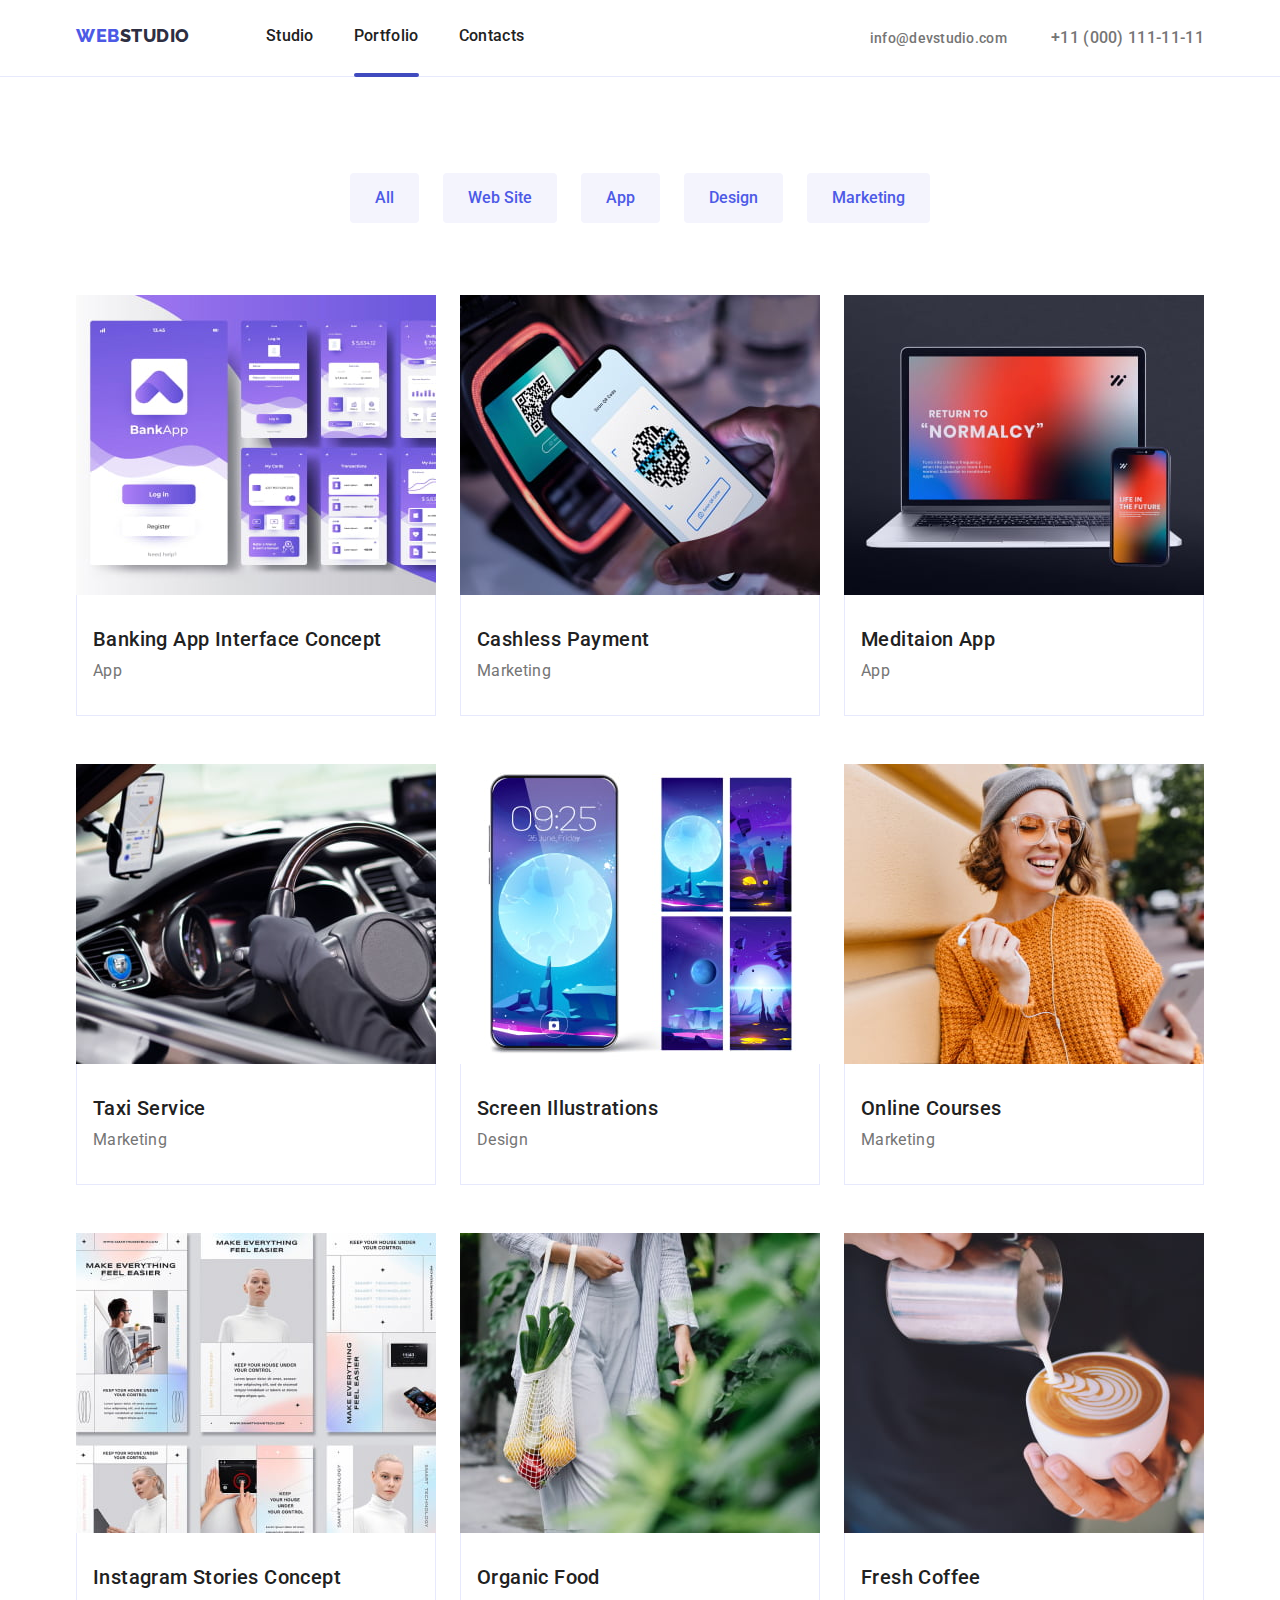
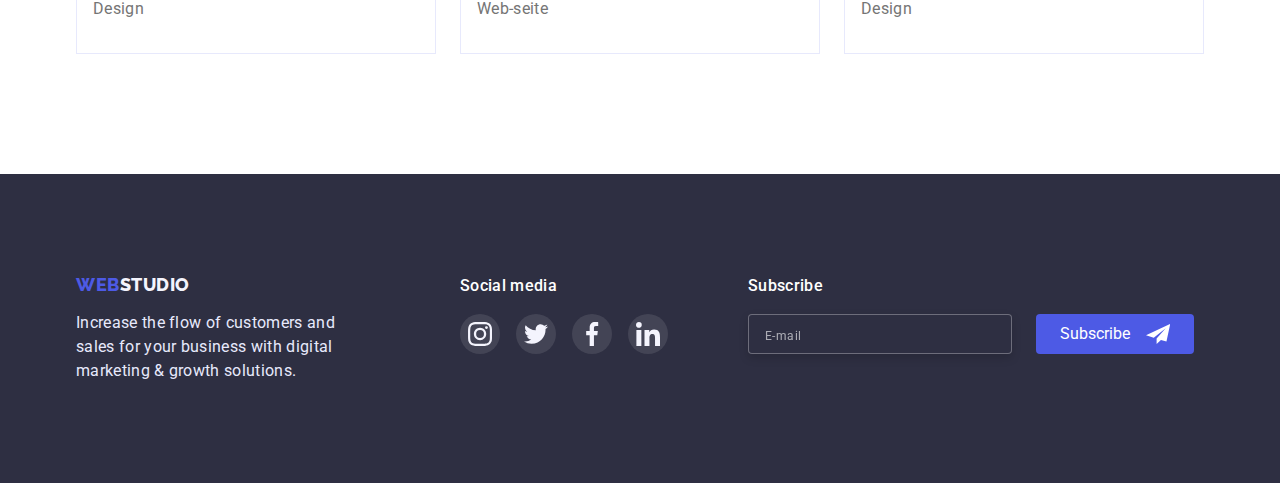
==== portfolio.html @ 8c1a481a "feb20" ====
<!DOCTYPE html>
<html lang="en">
  <head>
    <meta charset="UTF-8" />
    <meta http-equiv="X-UA-Compatible" content="IE=edge" />
    <meta name="viewport" content="width=device-width, initial-scale=1.0" />
    <title>Portfolio</title>
    <link rel="preconnect" href="https://fonts.googleapis.com" />
    <link rel="preconnect" href="https://fonts.gstatic.com" crossorigin />
    <link
      href="https://fonts.googleapis.com/css2?family=Raleway:wght@800&family=Roboto:wght@400;500;700&display=swap"
      rel="stylesheet"
    />
    <link
      rel="stylesheet"
      href="https://cdnjs.cloudflare.com/ajax/libs/modern-normalize/1.1.0/modern-normalize.min.css"
    />
    <link rel="stylesheet" href="./css/style.css" />
  </head>

  <body class="page-body">
    <header class="page-header">
      <div class="container">
        <div class="header-fulllogo">
          <a href="./index.html" class="header-logo header-studio link"
            ><span class="header-logo header-web">Web</span>Studio</a
          >
        </div>
        <nav class="header-nav">
          <ul class="header-list list">
            <li class="header-list-item">
              <a
                class="header-list-link link header-active-link"
                href="./index.html"
                >Studio</a
              >
            </li>
            <li class="header-list-item">
              <a
                class="header-list-link header-link link header-active-link"
                href="./portfolio.html"
                >Portfolio</a
              >
            </li>
            <li class="header-list-item">
              <a href="#" class="header-list-link link header-active-link"
                >Contacts</a
              >
            </li>
          </ul>
        </nav>
        <div class="header-contacts">
          <a
            href="mailto:info@devstudio.com"
            class="header-mail-link link header-active-link"
            >info@devstudio.com</a
          >
          <a
            class="header-tel-link link header-active-link"
            href="tel:+110001111111"
            >+11 (000) 111-11-11</a
          >
        </div>
      </div>
    </header>
    <main>
      <section class="gallery">
        <div class="container">
          <ul class="gallery-list list">
            <li class="gallery-list-item">
              <button class="gallery-list-button button" type="button">
                All
              </button>
            </li>
            <li class="gallery-list-item">
              <button class="gallery-list-button button" type="button">
                Web Site
              </button>
            </li>
            <li class="gallery-list-item">
              <button class="gallery-list-button button" type="button">
                App
              </button>
            </li>
            <li class="gallery-list-item">
              <button class="gallery-list-button button" type="button">
                Design
              </button>
            </li>
            <li class="gallery-list-item">
              <button class="gallery-list-button button" type="button">
                Marketing
              </button>
            </li>
          </ul>
          <ul class="gallery-list-img list">
            <li class="gallery-list-img-item">
              <a class="link gallery-link" href="#">
                <div class="product">
                  <img
                    class="img"
                    src="./img/banking.jpg"
                    alt="Banking App Interface Concept"
                    width="360"
                  />
                  <div class="product-text">
                    <p>
                      14 Stylish and User-Friendly App Design Concepts · Task
                      Manager App · Calorie Tracker App · Exotic Fruit Ecommerce
                      App · Cloud Storage App
                    </p>
                  </div>
                </div>
                <div class="gallery-list-description">
                  <h2 class="gallery-list-title">
                    Banking App Interface Concept
                  </h2>
                  <p class="gallery-list-text">App</p>
                </div>
              </a>
            </li>
            <li class="gallery-list-img-item">
              <a class="link gallery-link" href="#"
                ><div class="product">
                  <img
                    class="img"
                    src="./img/cashlesspayment.jpg"
                    alt="Cashless Payment"
                    width="360"
                  />
                  <div class="product-text">
                    <p>
                      14 Stylish and User-Friendly App Design Concepts · Task
                      Manager App · Calorie Tracker App · Exotic Fruit Ecommerce
                      App · Cloud Storage App
                    </p>
                  </div>
                </div>
                <div class="gallery-list-description">
                  <h2 class="gallery-list-title">Cashless Payment</h2>
                  <p class="gallery-list-text">Marketing</p>
                </div>
              </a>
            </li>
            <li class="gallery-list-img-item">
              <a class="link gallery-link" href="#">
                <div class="product">
                  <img
                    class="img"
                    src="./img/meditaion.jpg"
                    alt="Meditaion App"
                    width="360"
                  />
                  <div class="product-text">
                    <p>
                      14 Stylish and User-Friendly App Design Concepts · Task
                      Manager App · Calorie Tracker App · Exotic Fruit Ecommerce
                      App · Cloud Storage App
                    </p>
                  </div>
                </div>
                <div class="gallery-list-description">
                  <h2 class="gallery-list-title">Meditaion App</h2>
                  <p class="gallery-list-text">App</p>
                </div>
              </a>
            </li>
            <li class="gallery-list-img-item">
              <a class="link gallery-link" href="#">
                <div class="product">
                  <img
                    class="img"
                    src="./img/taxiservice.jpg"
                    alt="Taxi Service"
                    width="360"
                  />
                  <div class="product-text">
                    <p>
                      14 Stylish and User-Friendly App Design Concepts · Task
                      Manager App · Calorie Tracker App · Exotic Fruit Ecommerce
                      App · Cloud Storage App
                    </p>
                  </div>
                </div>
                <div class="gallery-list-description">
                  <h2 class="gallery-list-title">Taxi Service</h2>
                  <p class="gallery-list-text">Marketing</p>
                </div>
              </a>
            </li>
            <li class="gallery-list-img-item">
              <a class="link gallery-link" href="#">
                <div class="product">
                  <img
                    class="img"
                    src="./img/screenillustrations.jpg"
                    alt="Screen Illustrations"
                    width="360"
                  />
                  <div class="product-text">
                    <p>
                      14 Stylish and User-Friendly App Design Concepts · Task
                      Manager App · Calorie Tracker App · Exotic Fruit Ecommerce
                      App · Cloud Storage App
                    </p>
                  </div>
                </div>
                <div class="gallery-list-description">
                  <h2 class="gallery-list-title">Screen Illustrations</h2>
                  <p class="gallery-list-text">Design</p>
                </div>
              </a>
            </li>
            <li class="gallery-list-img-item">
              <a class="link gallery-link" href="#">
                <div class="product">
                  <img
                    class="img"
                    src="./img/onlinecources.jpg"
                    alt="Online Courses"
                    width="360"
                  />
                  <div class="product-text">
                    <p>
                      14 Stylish and User-Friendly App Design Concepts · Task
                      Manager App · Calorie Tracker App · Exotic Fruit Ecommerce
                      App · Cloud Storage App
                    </p>
                  </div>
                </div>
                <div class="gallery-list-description">
                  <h2 class="gallery-list-title">Online Courses</h2>
                  <p class="gallery-list-text">Marketing</p>
                </div>
              </a>
            </li>
            <li class="gallery-list-img-item">
              <a class="link gallery-link" href="#">
                <div class="product">
                  <img
                    class="img"
                    src="./img/instagram.jpg"
                    alt="Instagram Stories Concept"
                    width="360"
                  />
                  <div class="product-text">
                    <p>
                      14 Stylish and User-Friendly App Design Concepts · Task
                      Manager App · Calorie Tracker App · Exotic Fruit Ecommerce
                      App · Cloud Storage App
                    </p>
                  </div>
                </div>
                <div class="gallery-list-description">
                  <h2 class="gallery-list-title">Instagram Stories Concept</h2>
                  <p class="gallery-list-text">Design</p>
                </div>
              </a>
            </li>
            <li class="gallery-list-img-item">
              <a class="link gallery-link" href="#">
                <div class="product">
                  <img
                    class="img"
                    src="./img/organicfood.jpg"
                    alt="Organic Food"
                    width="360"
                  />
                  <div class="product-text">
                    <p>
                      14 Stylish and User-Friendly App Design Concepts · Task
                      Manager App · Calorie Tracker App · Exotic Fruit Ecommerce
                      App · Cloud Storage App
                    </p>
                  </div>
                </div>
                <div class="gallery-list-description">
                  <h2 class="gallery-list-title">Organic Food</h2>
                  <p class="gallery-list-text">Web-seite</p>
                </div>
              </a>
            </li>
            <li class="gallery-list-img-item">
              <a class="link gallery-link" href="#">
                <div class="product">
                  <img
                    class="img"
                    src="./img/freshcoffee.jpg"
                    alt="Fresh Coffee"
                    width="360"
                  />
                  <div class="product-text">
                    <p>
                      14 Stylish and User-Friendly App Design Concepts · Task
                      Manager App · Calorie Tracker App · Exotic Fruit Ecommerce
                      App · Cloud Storage App
                    </p>
                  </div>
                </div>
                <div class="gallery-list-description">
                  <h2 class="gallery-list-title">Fresh Coffee</h2>
                  <p class="gallery-list-text">Design</p>
                </div>
              </a>
            </li>
          </ul>
        </div>
      </section>
    </main>
    <footer class="page-footer">
      <div class="container footer-flex">
        <div class="footer-description">
          <a class="footer-logo footer-studio link" href="./index.html"
            ><span class="footer-logo footer-web link">Web</span>Studio</a
          >
          <p class="footer-tagline">
            Increase the flow of customers and sales for your business with
            digital marketing & growth solutions.
          </p>
        </div>
        <div class="footer-social">
          <h3 class="footer-social-tagline">Social media</h3>
          <ul class="footer-social-list list">
            <li class="footer-social-item">
              <a href="#" class="footer-social-link link">
                <svg class="footer-social-icon" width="24" height="24">
                  <use href="./img/icons.svg#icon-instagram"></use>
                </svg>
              </a>
            </li>
            <li class="footer-social-item">
              <a href="#" class="footer-social-link link">
                <svg class="footer-social-icon" width="24" height="24">
                  <use href="./img/icons.svg#icon-twitter"></use>
                </svg>
              </a>
            </li>
            <li class="footer-social-item">
              <a href="#" class="footer-social-link link">
                <svg class="footer-social-icon" width="24" height="24">
                  <use href="./img/icons.svg#icon-facebook"></use>
                </svg>
              </a>
            </li>
            <li class="footer-social-item">
              <a href="#" class="footer-social-link link">
                <svg class="footer-social-icon" width="24" height="24">
                  <use href="./img/icons.svg#icon-linkedin"></use>
                </svg>
              </a>
            </li>
          </ul>
        </div>
        <div class="footer-main-subscribe">
          <h2 class="footer-subscribe">Subscribe</h2>
          <form class="modal-subscribe">
            <div class="subscribe">
              <input
                type="text"
                class="online-input"
                name="user-subscribe"
                placeholder="E-mail"
              />
              <button class="subscribe-button" type="submit">
                Subscribe
                <svg class="subscribe-pic" width="24" height="24">
                  <use href="./img/icons.svg#icon-send"></use>
                </svg>
              </button>
            </div>
          </form>
        </div>
      </div>
    </footer>
  </body>
</html>
---- css/style.css ----
/* General styles */
.container {
  width: 1158px;
  margin: 0 auto;
  padding: 0 15px;
}

h1,
h2,
h3,
p {
  margin: 0px;
}

:root {
  --brand-color: #757575;
  --twice-color: #212121;
  --triple-color: #2e2f42;
  --fourth-color: #8e8f99;
  --border-color: #e7e9fc;
  --specific-ident: 120px;
  --determined-ident: 24px;
  --main-color: #f4f4fd;
  --blue-color: #4d5ae5;
  --darkblue-color: #404bbf;
  --white-color: #ffffff;
  --timing-function: cubic-bezier(0.4, 0, 0.2, 1);
}

.link {
  text-decoration: none;
}

.list {
  list-style: none;
  padding-left: 0;
  margin: 0;
}

.img {
  max-width: 100%;
  height: auto;
  display: block;
}

body {
  font-family: "Roboto";
  background: var(--white-color);
  color: var(--brand-color);
}

/* header styles */
.page-header {
  border-bottom: 1px solid var(--border-color);
}

.page-header .container {
  display: flex;
  align-items: center;
}

.page-header .header-fulllogo {
  margin-right: 76px;
  padding-top: 24px;
  padding-bottom: 28px;
}

.header-list {
  display: flex;
  padding-top: 24px;
  padding-bottom: 28px;
}

.header-list .header-list-item:not(:first-child) {
  margin-left: 40px;
}

.header-contacts {
  margin-left: auto;
}

.header-logo {
  font-family: "Raleway";
  font-weight: 800;
  font-size: 18px;
  line-height: 24px;
  display: flex;
  align-items: center;
  letter-spacing: 0.03em;
  text-transform: uppercase;
}

.header-link {
  position: relative;
  padding-top: 24px;
  padding-bottom: 28px;
}

.header-link::after {
  position: absolute;
  content: "";
  display: block;
  left: 0;
  bottom: -4px;
  width: 100%;
  height: 4px;
  background-color: var(--darkblue-color);
  border-radius: 2px;
}

.header-web {
  color: var(--blue-color);
}

.header-studio {
  color: var(--triple-color);
}

.header-active-link:hover,
.header-active-link:focus {
  color: var(--darkblue-color);
  transition: color 250ms var(--timing-function);
}

.header-list-link {
  font-weight: 500;
  font-size: 16px;
  line-height: 24px;
  letter-spacing: 0.02em;
  color: var(--twice-color);
  padding-top: 24px;
  padding-bottom: 28px;
}

.header-mail-link {
  font-weight: 500;
  font-size: 14px;
  line-height: 16px;
  letter-spacing: 0.02em;
  color: var(--brand-color);
  padding-top: 24px;
  padding-bottom: 28px;
}

.header-tel-link {
  font-weight: 500;
  font-size: 16px;
  line-height: 24px;
  letter-spacing: 0.02em;
  color: var(--brand-color);
  margin-left: 40px;
  padding-top: 24px;
  padding-bottom: 28px;
}

/* hero styles */
.hero {
  background: var(--triple-color);
  padding-top: 188px;
  padding-bottom: 188px;
  margin-left: auto;
  margin-right: auto;
  background-image: linear-gradient(
      rgba(46, 47, 66, 0.7),
      rgba(46, 47, 66, 0.7)
    ),
    url(../img/hero.jpg);
  background-repeat: no-repeat;
  max-width: 1440px;
  background-position: center;
  background-size: cover;
}

.hero .container {
  display: flex;
  justify-content: center;
}

.button {
  font-weight: 500;
  font-size: 16px;
  line-height: 24px;
  display: flex;
  align-items: center;
}

.hero-button {
  background: var(--blue-color);
  box-shadow: 0px 4px 4px rgba(0, 0, 0, 0.15);
  border-radius: 4px;
  color: var(--white-color);
  cursor: pointer;
  padding: 16px 32px;
  margin: auto auto;
  border-color: transparent;
}

.hero-button:hover,
.hero-button:focus {
  background-color: var(--darkblue-color);
  transition: color 250ms var(--timing-function);
}

.hero-title {
  font-weight: 700;
  font-size: 56px;
  line-height: 60px;
  text-align: center;
  color: var(--white-color);
  margin-bottom: 48px;
  width: 496px;
}

/* Modal */
.backdrop {
  position: fixed;
  top: 0;
  width: 100%;
  height: 100%;
  background-color: rgba(46, 47, 66, 0.4);
  transition: opacity 250ms var(--timing-function),
    visibility 250ms var(--timing-function);
}
.is-hidden {
  opacity: 0;
  visibility: hidden;
  pointer-events: none;
}

.visually-hidden {
  position: absolute;
  width: 1px;
  height: 1px;
  margin: -1px;
  border: 0;
  padding: 0;
  white-space: nowrap;
  clip-path: inset(100%);
  clip: rect(0 0 0 0);
  overflow: hidden;
}

.modal {
  position: absolute;
  left: 50%;
  top: 50%;
  transform: translate(-50%, -50%) scale(1) rotate(0);
  width: 408px;
  min-height: 576px;
  background-color: #fcfcfc;
  border-radius: 4px;
  padding: 24px;
  box-shadow: 0px 1px 1px rgba(0, 0, 0, 0.14), 0px 1px 3px rgba(0, 0, 0, 0.12),
    0px 2px 1px rgba(0, 0, 0, 0.2);
  transition: transform 250ms var(--timing-function);
}

.backdrop.is-hidden .modal {
  transform: translate(-50%, -50%) scale(0) rotate(90deg);
}

.modal-close {
  width: 24px;
  height: 24px;
  background-color: var(--border-color);
  border: 1px solid rgba(0, 0, 0, 0.1);
  border-radius: 50%;
  display: block;
  margin-left: auto;
  transition: color 250ms var(--timing-function),
    background-color 250ms var(--timing-function);
  margin-bottom: 24px;
}

.modal-close-icon {
  margin: auto;
  display: block;
  justify-content: center;
}

.modal-close:is(:hover, :focus) {
  border-color: var(--darkblue-color);
  background-color: var(--darkblue-color);
}

.modal-close:is(:hover, :focus) .modal-close-icon {
  transition: transform 250ms var(--timing-function);
  fill: var(--white-color);
}

.input-wrap {
  position: relative;
  display: flex;
  left: auto;
}

.modal-field {
  margin-bottom: 8px;
}

.modal-title {
  font-weight: 500;
  line-height: 1.5;
  font-size: 16px;
  color: #2e2f42;
  text-align: center;
  margin-bottom: 14px;
}

.modal-input {
  width: 100%;
  height: 40px;
  border: 1px solid rgba(33, 33, 33, 0.2);
  border-radius: 4px;
  outline: transparent;
  padding-left: 38px;
}

.modal-input:focus,
.modal-coment:focus {
  border-color: var(--blue-color);
  transition: border-color 250ms var(--timing-function);
}

.modal-input:focus + .modal-input-icon {
  fill: var(--darkblue-color);
  transition: fill 250ms var(--timing-function);
}

.modal-input-icon {
  margin-left: 16px;
  position: absolute;
  /* left: 16; */
  top: 50%;
  transform: translateY(-50%);
  color: var(--triple-color);
}

.modal-input-text span,
.modal-input-text {
  margin-bottom: 4px;
  display: block;
  font-size: 12px;
  line-height: 16px;
  letter-spacing: 0.04em;
  color: var(--fourth-color);
}

.modal-coment {
  width: 100%;
  height: 120px;
  border: 1px solid rgba(33, 33, 33, 0.2);
  border-radius: 4px;
  resize: none;
  outline: transparent;
  padding: 8px 16px;
  resize: none;
  /* color: rgba(117, 117, 117, 0.5); */
}

.modal-input-icon {
  margin-left: 16px;
  position: absolute;
  /* left: 16; */
  top: 50%;
  transform: translateY(-50%);
  color: var(--triple-color);
}

.modal-input-text span,
.modal-input-text {
  margin-bottom: 4px;
  display: block;
  font-size: 12px;
  line-height: 16px;
  letter-spacing: 0.04em;
  color: var(--fourth-color);
}

.modal-coment {
  width: 100%;
  height: 120px;
  border: 1px solid rgba(33, 33, 33, 0.2);
  border-radius: 4px;
  resize: none;
  outline: transparent;
  padding: 8px 16px;
  resize: none;
  color: rgba(117, 117, 117, 0.5);
}

.modal-check:checked + .check-text span {
  background: var(--darkblue-color);
  border: 1.25px solid var(--darkblue-color);
  border-radius: 2px;
  fill: var(--white-color);
}

.check-text {
  display: flex;
  position: relative;
  align-items: center;
  font-size: 12px;
  line-height: 1.33;
  letter-spacing: 0.04em;
  color: var(--brand-color);
  margin-bottom: 24px;
}

.online-input::placeholder {
  font-style: normal;
  font-weight: 400;
  font-size: 12px;
  /* justify-content: center; */
  /* align-items: center; */
  line-height: 1.33;
  letter-spacing: 0.04em;
  color: rgba(255, 255, 255, 0.6);
}

.check-text span {
  display: flex;
  align-items: center;
  justify-content: center;
  width: 16px;
  height: 16px;
  border: 1.25px solid var(--triple-color);
  border-radius: 2px;
  margin-right: 8px;
  transition: background-color 250ms var(--timing-function);
  fill: transparent;
}

.privacy-policy {
  color: var(--blue-color);
  margin-left: 3px;
}

.submit {
  display: flex;
  align-items: center;
  justify-content: center;
  margin-left: auto;
  margin-right: auto;
  background: var(--blue-color);
  border-color: var(--blue-color);
  box-shadow: 0px 4px 4px rgba(0, 0, 0, 0.15);
  border-radius: 4px;
  color: var(--white-color);
  width: 169px;
  height: 56px;
}

.submit:is(:hover, :focus),
.subscribe-button:is(:hover, :focus) {
  background: var(--darkblue-color);
  border-color: var(--darkblue-color);
  transition: background-color 250ms var(--timing-function);
}

/* Gallery styles */
.gallery {
  padding-bottom: var(--specific-ident);
  padding-top: 96px;
}

.gallery-list {
  display: flex;
  margin-bottom: 72px;
  justify-content: center;
}

.gallery-list-item {
  margin-right: 24px;
}

.gallery-list-item:last-child {
  margin-right: 0;
}

.gallery-list-button {
  color: var(--blue-color);
  font-family: inherit;
  background: var(--main-color);
  border: 1px solid var(--border-color);
  border-radius: 4px;
  cursor: pointer;
  line-height: 1.5;
  padding: 12px 24px;
  border-color: transparent;
}

.gallery-link:hover .product-text {
  transform: translatey(0%);
}

.product {
  position: relative;
  overflow: hidden;
}

.product-text {
  position: absolute;
  top: 0;
  left: 0;
  font-size: 16px;
  line-height: 24px;
  color: var(--main-color);
  background-color: var(--blue-color);
  padding-left: 32px;
  padding-right: 32px;
  padding-top: 40px;
  height: 100%;
  transform: translatey(100%);
  transition: transform 250ms var(--timing-function);
}

.gallery-list-img {
  display: flex;
  flex-wrap: wrap;
}

.gallery-list-img-item {
  width: 360px;
  margin-right: var(--determined-ident);
  margin-bottom: 48px;
}

.gallery-list-img-item:hover,
.advantage-list-item:focus {
  box-shadow: 0px 1px 6px rgba(46, 47, 66, 0.08),
    0px 1px 1px rgba(46, 47, 66, 0.16), 0px 2px 1px rgba(46, 47, 66, 0.08);
  transition: color 250ms var(--timing-function);
}
.gallery-list-description {
  padding: 32px 0;
  border: 1px solid var(--border-color);
  border-top: none;
}

.gallery-list-img-item:nth-child(3n) {
  margin-right: 0;
}

.gallery-list-img-item:nth-last-child(-n + 3) {
  margin-bottom: 0;
}

.gallery-list-button:hover,
.gallery-list-button:focus {
  background-color: var(--darkblue-color);
  color: var(--white-color);
  background: var(--darkblue-color);
  box-shadow: 0px 3px 1px rgba(0, 0, 0, 0.1), 0px 2px 1px rgba(0, 0, 0, 0.08),
    0px 2px 2px rgba(0, 0, 0, 0.12);
  border-radius: 4px;
  transition: color 250ms var(--timing-function);
}

.gallery-list-title {
  font-weight: 500;
  font-size: 20px;
  line-height: 24px;
  letter-spacing: 0.02em;
  color: var(--twice-color);
  padding-left: 16px;
  margin-bottom: 8px;
}

.gallery-list-text {
  font-weight: 400;
  font-size: 16px;
  line-height: 24px;
  letter-spacing: 0.02em;
  color: var(--brand-color);
  padding-left: 16px;
}

/* Advantage styles */
.advantage {
  padding: var(--specific-ident) 0;
}

.advantage .advantage-list {
  display: flex;
  align-items: flex-start;
}

.advantage-list-item {
  margin-right: var(--determined-ident);
}

.advantage-list-item:last-child {
  margin-right: 0;
}

.advantage-svg {
  display: flex;
  align-items: center;
  justify-content: center;
  width: 264px;
  height: 112px;
  background: var(--main-color);
  border-radius: 4px;
  margin-bottom: 8px;
}

.advantage-link {
  background: var(--main-color);
  border-radius: 4px;
}

.advantage-title {
  font-weight: 500;
  font-size: 20px;
  line-height: 24px;
  letter-spacing: 0.02em;
  color: var(--triple-color);
}

.advantage-text {
  font-weight: 400;
  font-size: 16px;
  line-height: 24px;
  color: #434455;
  margin-top: 8px;
}

/* About styles */
.about .about-img-list {
  display: flex;
}
.about-img-list {
  gap: var(--determined-ident);
}

.about {
  padding-bottom: var(--specific-ident);
}

.about-title {
  font-weight: 700;
  font-size: 36px;
  line-height: 42px;
  text-align: center;
  letter-spacing: 0.03em;
  color: var(--twice-color);
  padding-bottom: 72px;
}

/* Team styles */
.team-list .social-item {
  width: 40px;
  height: 40px;
  margin-right: 24px;
}

.team-list .social-link {
  width: 100%;
  height: 100%;
  display: flex;
  align-items: center;
  justify-content: center;
  background-color: var(--blue-color);
  border-radius: 50%;
}

.team-list .social-link:hover,
.team-list .social-link:focus {
  background-color: var(--darkblue-color);
  transition: color 250ms var(--timing-function);
}

.team-list .social-item:last-child {
  margin-right: 0;
}

.team-list .social-icons {
  display: flex;
  justify-content: center;
  margin-top: 8px;
}

.team-list .social-icon {
  fill: var(--main-color);
}

.team .team-list {
  display: flex;
}

.team-list {
  gap: var(--determined-ident);
}

.team-person {
  padding: 32px 16px;
}

.team {
  background-color: var(--main-color);
  padding-bottom: var(--specific-ident);
  padding-top: var(--specific-ident);
}

.team-list-item {
  background: var(--white-color);
  box-shadow: 0px 1px 6px rgba(46, 47, 66, 0.08),
    0px 1px 1px rgba(46, 47, 66, 0.16), 0px 2px 1px rgba(46, 47, 66, 0.08);
  border-radius: 0px 0px 4px 4px;
}

.team-title {
  font-weight: 700;
  font-size: 36px;
  line-height: 42px;
  text-align: center;
  letter-spacing: 0.03em;
  color: var(--twice-color);
  padding-bottom: 72px;
}

.team-list-title {
  font-weight: 500;
  font-size: 20px;
  line-height: 24px;
  text-align: center;
  letter-spacing: 0.02em;
  color: var(--triple-color);
  margin-bottom: 8px;
}

.team-list-text {
  font-weight: 400;
  font-size: 16px;
  line-height: 24px;
  text-align: center;
  letter-spacing: 0.02em;
  color: #434455;
}

/* Costumers */
.costumers {
  padding-top: 130px;
  padding-bottom: var(--specific-ident);
}

.costumers-title {
  font-weight: 700;
  font-size: 36px;
  line-height: 40px;
  text-align: center;
  letter-spacing: 0.02em;
  text-transform: capitalize;
  color: var(--triple-color);
  margin-bottom: 72px;
}
.costumers-list {
  display: flex;
  justify-content: center;
}

.costumers-list .costumers-list-item {
  width: 168px;
  height: 88px;
  margin-right: 24px;
}

.costumers-list .costumers-link {
  width: 100%;
  height: 100%;
  display: flex;
  align-items: center;
  justify-content: center;
  border: 1px solid var(--fourth-color);
  border-radius: 4px;
}

.costumers-link:hover,
.costumers-link:focus {
  border: 1px solid var(--darkblue-color);
  border-radius: 4px;
  transition: color 250ms var(--timing-function);
}

.costumers-list .costumers-icon {
  fill: var(--fourth-color);
}

.costumers-link:is(:hover, :focus) .costumers-icon {
  fill: var(--darkblue-color);
  transition: color 250ms var(--timing-function);
}

.costumers-list .costumers-list-item:last-child {
  margin-right: 0;
}

/* Footer styles */
.page-footer {
  background-color: var(--triple-color);
  padding-top: 100px;
  padding-bottom: 100px;
}

.footer-flex {
  display: flex;
  align-items: baseline;
}

.footer-description {
  display: flex;
  margin-right: 120px;
  flex-direction: column;
}

.footer-logo {
  font-family: "Raleway";
  font-weight: 800;
  font-size: 18px;
  line-height: 21px;
  display: flex;
  align-items: center;
  letter-spacing: 0.03em;
  text-transform: uppercase;
}

.footer-web {
  color: var(--blue-color);
}

.footer-studio {
  color: var(--main-color);
}

.footer-tagline {
  font-weight: 400;
  font-size: 16px;
  line-height: 24px;
  letter-spacing: 0.02em;
  color: var(--border-color);
  margin-top: 16px;
  width: 264px;
}

.footer-social-tagline {
  font-weight: 500;
  font-size: 16px;
  line-height: 24px;
  letter-spacing: 0.02em;
  color: var(--white-color);
}

.footer-social-list .footer-social-item {
  width: 40px;
  height: 40px;
  margin-right: 16px;
  margin-top: 16px;
}

.footer-social .footer-social-list {
  display: flex;
}

.footer-social-list .footer-social-link {
  width: 100%;
  height: 100%;
  display: flex;
  align-items: center;
  justify-content: center;
  background-color: rgba(255, 255, 255, 0.1);
  border-radius: 50%;
}

.footer-social-list .footer-social-item:last-child {
  margin-right: 0;
}

.footer-social-list .footer-social-icon {
  fill: var(--main-color);
  transition: color 250ms var(--timing-function);
}

.footer-social-list .footer-social-link:hover,
.footer-social-list .footer-social-link:focus {
  background-color: #31d0aa;
  transition: color 250ms var(--timing-function);
}

.subscribe-pic {
  fill: var(--white-color);
}

.online-input::placeholder {
  font-size: 12px;
  line-height: 2;
  display: flex;
  justify-content: center;
  align-items: center;
  letter-spacing: 0.04em;
  color: rgba(255, 255, 255, 0.6);
}

.online-input {
  justify-content: center;
  align-items: center;
  padding-left: 16px;
  height: 40px;
  width: 264px;
  color: var(--white-color);
  background: var(--triple-color);
  display: flex;
  box-sizing: border-box;
  border: 1px solid rgba(255, 255, 255, 0.3);
  filter: drop-shadow(0px 4px 4px rgba(0, 0, 0, 0.15));
  border-radius: 4px;
  font-weight: 500;
  font-size: 16px;
  line-height: 2;
}

.footer-subscribe {
  letter-spacing: 0.02em;
  color: var(--white-color);
  font-weight: 500;
  font-size: 16px;
  letter-spacing: 0.02em;
  line-height: 24px;
  color: var(--white-color);
}

.subscribe {
  display: flex;
  margin-top: 16px;
}

.footer-main-subscribe {
  margin-left: 80px;
  display: flex;
  flex-direction: column;
}

.subscribe-button {
  height: 40px;
  margin-left: 24px;
  display: flex;
  flex-direction: row;
  justify-content: center;
  align-items: center;
  padding: 8px 24px;
  gap: 16px;
  color: var(--white-color);
  background: var(--blue-color);
  border-radius: 4px;
  border: none;
}
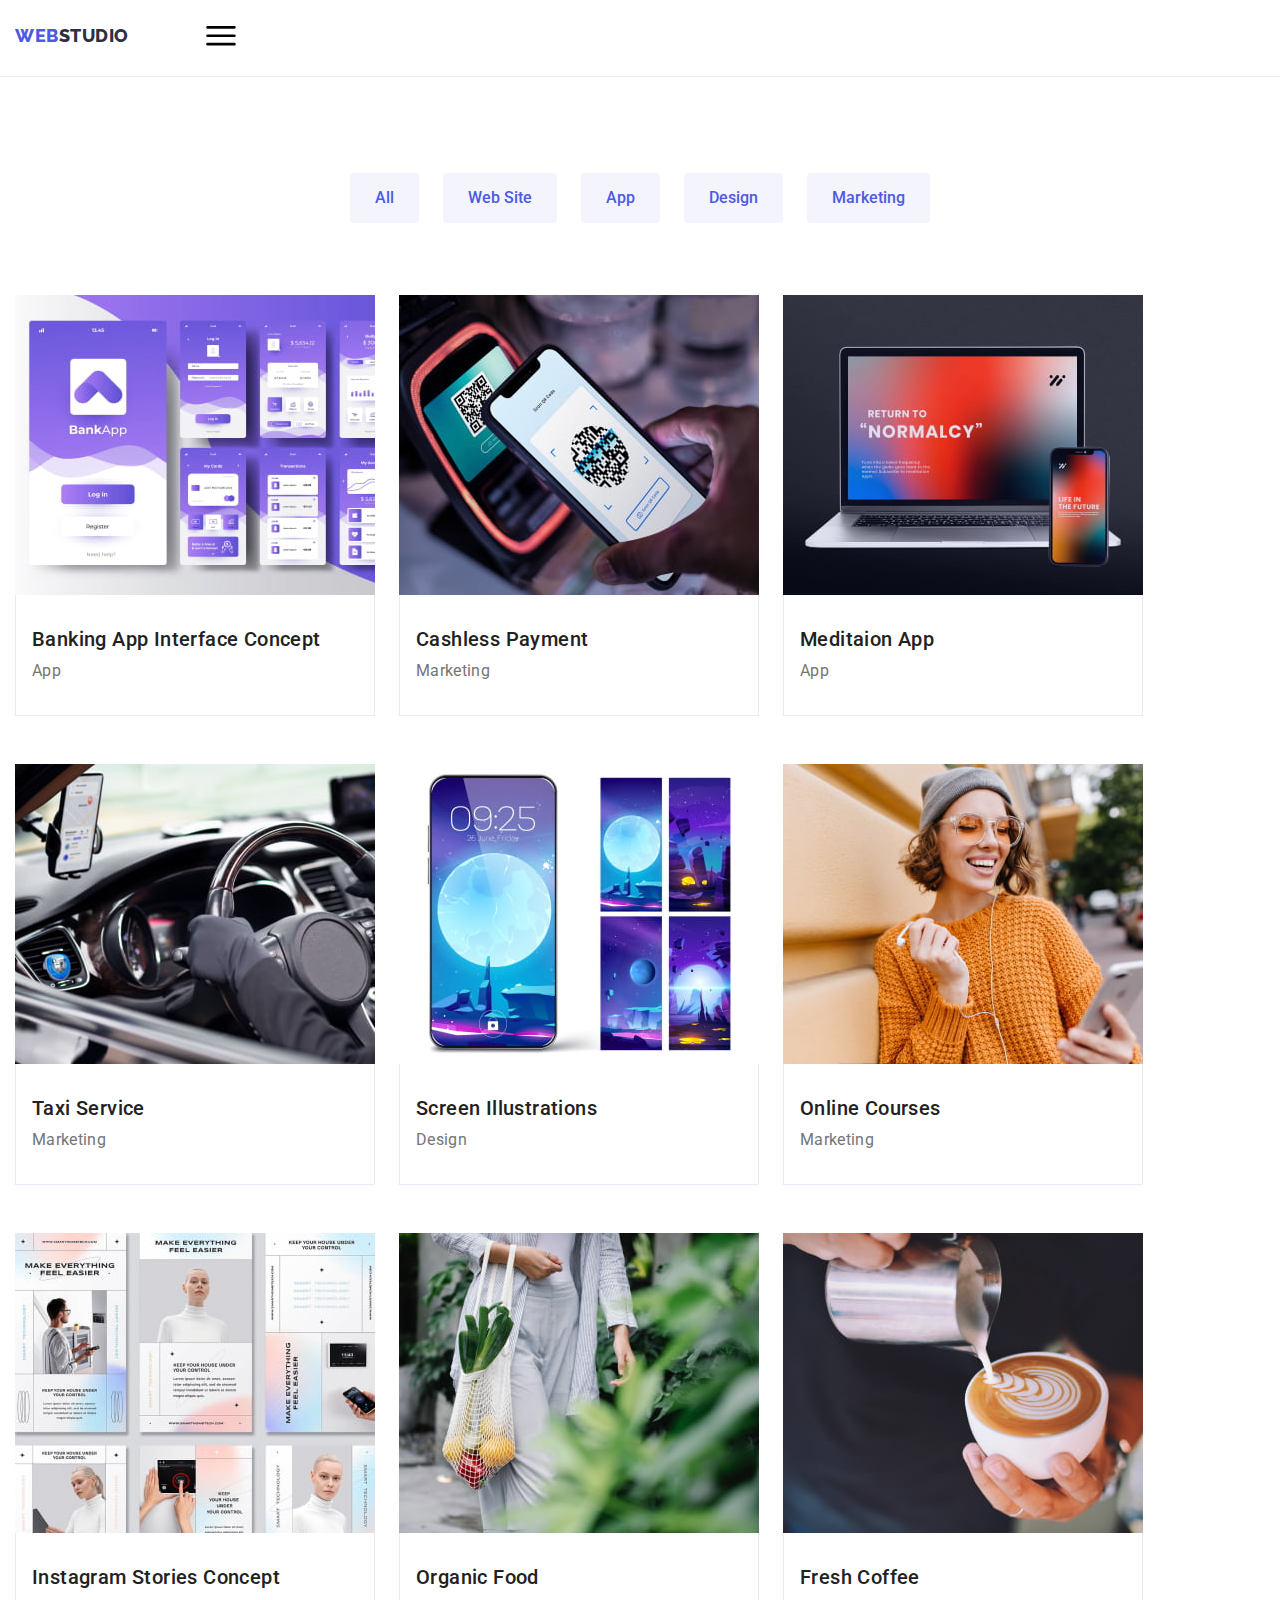
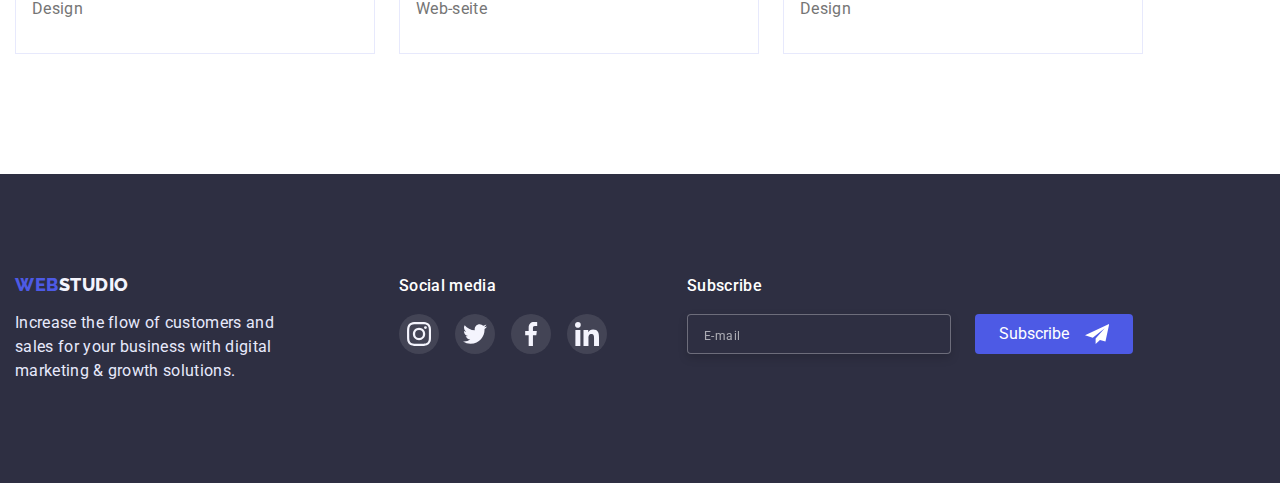
==== commit da9984d3: "work7" ====
--- a/portfolio.html
+++ b/portfolio.html
@@ -61,6 +61,79 @@
             >+11 (000) 111-11-11</a
           >
         </div>
+        <button type="button" data-menu-open class="mobile-menu-open">
+          <svg class="menu-open-btn" width="30" height="20">
+            <use href="./img/icons.svg#icon-burger"></use>
+          </svg>
+        </button>
+      </div>
+      <div class="mobile-menu is-hidden" data-menu>
+        <button type="button" data-menu-close class="btn-close-mobile">
+          <svg class="menu-close-icon" width="8" height="8">
+            <use href="./img/icons.svg#icon-close-menu"></use>
+          </svg>
+        </button>
+        <nav>
+          <ul class="list-mobile-menu list">
+            <li class="mobile-menu-item">
+              <a class="mobile-menu-link link" href="./index.html">Studio</a>
+            </li>
+            <li class="mobile-menu-item">
+              <a class="mobile-menu-link link current" href="">Portfolio</a>
+            </li>
+            <li class="mobile-menu-item">
+              <a class="mobile-menu-link link" href="">Contacts</a>
+            </li>
+          </ul>
+        </nav>
+        <div class="mobile-contacts">
+          <address>
+            <ul class="mobile-menu-contacts list">
+              <li class="mobile-menu-contacts">
+                <a class="mobile-phone-number link" href="tel:+110001111111"
+                  >+11 (000) 111-11-11</a
+                >
+              </li>
+              <li class="mobile-menu-contacts">
+                <a
+                  class="mobile-contact-mail link"
+                  href="mailto:info@devstudio.com"
+                  >info@devstudio.com</a
+                >
+              </li>
+            </ul>
+          </address>
+          <ul class="mobile-social-list list">
+            <li class="mobile-social-item">
+              <a href="" class="mobile-social-link link">
+                <svg class="mobile-social-icon" width="20" height="20">
+                  <use href="./img/icons.svg#icon-instagram"></use>
+                </svg>
+              </a>
+            </li>
+            <li class="mobile-social-item">
+              <a href="" class="mobile-social-link link">
+                <svg class="mobile-social-icon" width="20" height="20">
+                  <use href="./img/icons.svg#icon-twitter"></use>
+                </svg>
+              </a>
+            </li>
+            <li class="mobile-social-item">
+              <a href="" class="mobile-social-link link">
+                <svg class="mobile-social-icon" width="20" height="20">
+                  <use href="./img/icons.svg#icon-facebook"></use>
+                </svg>
+              </a>
+            </li>
+            <li class="mobile-social-item">
+              <a href="" class="mobile-social-link link">
+                <svg class="mobile-social-icon" width="20" height="20">
+                  <use href="./img/icons.svg#icon-linkedin"></use>
+                </svg>
+              </a>
+            </li>
+          </ul>
+        </div>
       </div>
     </header>
     <main>
@@ -372,5 +445,6 @@
         </div>
       </div>
     </footer>
+    <script src="./js/menu.js"></script>
   </body>
 </html>
--- a/css/style.css
+++ b/css/style.css
@@ -1,6 +1,6 @@
 /* General styles */
 .container {
-  width: 1158px;
+  width: 100%;
   margin: 0 auto;
   padding: 0 15px;
 }
@@ -25,6 +25,7 @@
   --darkblue-color: #404bbf;
   --white-color: #ffffff;
   --timing-function: cubic-bezier(0.4, 0, 0.2, 1);
+  --gradient: linear-gradient(rgba(46, 47, 66, 0.7), rgba(46, 47, 66, 0.7));
 }
 
 .link {
@@ -38,9 +39,9 @@
 }
 
 .img {
-  max-width: 100%;
+  display: block;
+  width: 100%;
   height: auto;
-  display: block;
 }
 
 body {
@@ -49,7 +50,30 @@
   color: var(--brand-color);
 }
 
+.visually-hidden {
+  position: absolute;
+  width: 1px;
+  height: 1px;
+  margin: -1px;
+  border: 0;
+  padding: 0;
+  white-space: nowrap;
+  clip-path: inset(100%);
+  clip: rect(0 0 0 0);
+  overflow: hidden;
+}
+
+.no-scroll {
+  overflow: hidden;
+}
+
+.current {
+  position: relative;
+  color: var(--darkblue-color);
+}
+
 /* header styles */
+
 .page-header {
   border-bottom: 1px solid var(--border-color);
 }
@@ -65,18 +89,17 @@
   padding-bottom: 28px;
 }
 
-.header-list {
-  display: flex;
-  padding-top: 24px;
-  padding-bottom: 28px;
-}
-
-.header-list .header-list-item:not(:first-child) {
-  margin-left: 40px;
-}
-
-.header-contacts {
-  margin-left: auto;
+.container-header {
+  display: flex;
+  align-items: center;
+}
+
+.header-web {
+  color: var(--blue-color);
+}
+
+.header-studio {
+  color: var(--triple-color);
 }
 
 .header-logo {
@@ -90,85 +113,158 @@
   text-transform: uppercase;
 }
 
-.header-link {
-  position: relative;
-  padding-top: 24px;
-  padding-bottom: 28px;
-}
-
-.header-link::after {
+.header-list,
+.header-contacts {
+  display: none;
+}
+
+/* Mob-menu */
+
+.mobile-menu {
+  display: flex;
+  padding-top: 80px;
+  padding-left: 40px;
+  padding-bottom: 40px;
+  flex-direction: column;
+  justify-content: space-between;
+  position: fixed;
+  padding-right: 40px;
+  top: 0;
+  z-index: 1;
+  width: 100%;
+  height: 100vh;
+  background-color: #ffffff;
+  box-shadow: 0px 2px 1px rgba(46, 47, 66, 0.08),
+    0px 1px 1px rgba(46, 47, 66, 0.16), 0px 1px 6px rgba(46, 47, 66, 0.08);
+}
+.list-mobile-menu {
+  display: block;
+  font-weight: 700;
+  font-size: 36px;
+  line-height: 1.11;
+  text-transform: capitalize;
+  color: #2e2f42;
+}
+.mobile-menu-item {
+  padding-bottom: 40px;
+}
+.mobile-menu-contacts {
+  display: flex;
+  flex-direction: column;
+  justify-content: space-between;
+  row-gap: 40px;
+  padding-right: 40px;
+  align-items: start;
+  color: #434455;
+  transition: color 250ms var(--timing-function);
+}
+.mobile-phone-number {
+  font-weight: 600;
+  font-style: normal;
+  transition: color 250ms var(--timing-function);
+}
+.mobile-menu-open {
+  display: block;
+  padding: 0;
+  width: 32px;
+  height: 32px;
+  background-color: transparent;
+  border: none;
+  /* margin-left: auto; */
+}
+.menu-open-btn {
+  stroke: black;
+}
+.mobile-contact-mail {
+  font-weight: 500;
+  font-size: 20px;
+  line-height: 1.2;
+  font-style: normal;
+  color: #434455;
+  transition: color 250ms var(--timing-function);
+}
+.mobile-menu-link {
+  color: #2e2f42;
+  transition: color 250ms var(--timing-function);
+}
+.btn-close-mobile {
+  width: 24px;
+  height: 24px;
   position: absolute;
-  content: "";
-  display: block;
-  left: 0;
-  bottom: -4px;
+  display: flex;
+  align-items: center;
+  top: 24px;
+  right: 24px;
+  margin-left: auto;
+  border-radius: 50%;
+  border: 1px solid rgba(0, 0, 0, 0.1);
+}
+
+.btn-close-mobile:is(:hover, :focus) {
+  background: var(--darkblue-color);
+  fill: #ffffff;
+}
+.mobile-social-list {
+  display: flex;
+  justify-content: center;
+  margin-top: 48px;
+  gap: 30px;
+}
+
+.mobile-social-item {
+  width: 40px;
+  height: 40px;
+}
+.mobile-menu-link:hover,
+.mobile-menu-link:focus {
+  color: var(--darkblue-color);
+}
+.mobile-phone-number:hover,
+.mobile-phone-number:hover {
+  color: var(--blue-color);
+}
+.mobile-contact-mail:hover,
+.mobile-contact-mail:focus {
+  color: var(--blue-color);
+}
+
+.mobile-social-icon {
+  fill: var(--main-color);
+}
+
+.mobile-social-link {
   width: 100%;
-  height: 4px;
-  background-color: var(--darkblue-color);
-  border-radius: 2px;
-}
-
-.header-web {
-  color: var(--blue-color);
-}
-
-.header-studio {
-  color: var(--triple-color);
-}
-
-.header-active-link:hover,
-.header-active-link:focus {
-  color: var(--darkblue-color);
-  transition: color 250ms var(--timing-function);
-}
-
-.header-list-link {
-  font-weight: 500;
-  font-size: 16px;
-  line-height: 24px;
-  letter-spacing: 0.02em;
-  color: var(--twice-color);
-  padding-top: 24px;
-  padding-bottom: 28px;
-}
-
-.header-mail-link {
-  font-weight: 500;
-  font-size: 14px;
-  line-height: 16px;
-  letter-spacing: 0.02em;
-  color: var(--brand-color);
-  padding-top: 24px;
-  padding-bottom: 28px;
-}
-
-.header-tel-link {
-  font-weight: 500;
-  font-size: 16px;
-  line-height: 24px;
-  letter-spacing: 0.02em;
-  color: var(--brand-color);
-  margin-left: 40px;
-  padding-top: 24px;
-  padding-bottom: 28px;
+  height: 100%;
+  background-color: var(--blue-color);
+  display: flex;
+  align-items: center;
+  justify-content: center;
+  border-radius: 50%;
+  transition: background-color 250ms var(--timing-function);
+}
+.mobile-social-link:is(:hover, :focus) {
+  background: var(--darkblue-color);
 }
 
 /* hero styles */
+
 .hero {
   background: var(--triple-color);
-  padding-top: 188px;
-  padding-bottom: 188px;
-  margin-left: auto;
-  margin-right: auto;
-  background-image: linear-gradient(
-      rgba(46, 47, 66, 0.7),
-      rgba(46, 47, 66, 0.7)
-    ),
-    url(../img/hero.jpg);
+  padding-top: 112px;
+  padding-bottom: 112px;
+  margin: 0 auto;
+  background-image: var(--gradient), url(../img/hero-mob.jpg);
   background-repeat: no-repeat;
   max-width: 1440px;
-  background-position: center;
   background-size: cover;
+}
+
+@media (min-device-pixel-ratio: 2),
+  (min-resolution: 192dpi),
+  (min-resolution: 2dppx) {
+  .hero {
+    background-image: var(--gradient), url(../img/hero-mob-2x.jpg);
+  }
 }
 
 .hero .container {
@@ -203,12 +299,14 @@
 
 .hero-title {
   font-weight: 700;
-  font-size: 56px;
-  line-height: 60px;
+  font-size: 36px;
+  line-height: 40px;
   text-align: center;
+  letter-spacing: 0.02em;
+  text-transform: capitalize;
   color: var(--white-color);
-  margin-bottom: 48px;
-  width: 496px;
+  margin-bottom: 72px;
+  width: 320px;
 }
 
 /* Modal */
@@ -221,6 +319,7 @@
   transition: opacity 250ms var(--timing-function),
     visibility 250ms var(--timing-function);
 }
+
 .is-hidden {
   opacity: 0;
   visibility: hidden;
@@ -532,6 +631,7 @@
     0px 1px 1px rgba(46, 47, 66, 0.16), 0px 2px 1px rgba(46, 47, 66, 0.08);
   transition: color 250ms var(--timing-function);
 }
+
 .gallery-list-description {
   padding: 32px 0;
   border: 1px solid var(--border-color);
@@ -578,76 +678,43 @@
 
 /* Advantage styles */
 .advantage {
-  padding: var(--specific-ident) 0;
+  padding: 96px 0px;
 }
 
 .advantage .advantage-list {
   display: flex;
-  align-items: flex-start;
-}
-
-.advantage-list-item {
-  margin-right: var(--determined-ident);
-}
-
-.advantage-list-item:last-child {
-  margin-right: 0;
+  flex-wrap: wrap;
+  justify-content: center;
+  align-items: center;
+  gap: 72px;
 }
 
 .advantage-svg {
-  display: flex;
-  align-items: center;
-  justify-content: center;
-  width: 264px;
-  height: 112px;
-  background: var(--main-color);
-  border-radius: 4px;
-  margin-bottom: 8px;
-}
-
-.advantage-link {
-  background: var(--main-color);
-  border-radius: 4px;
+  display: none;
 }
 
 .advantage-title {
-  font-weight: 500;
-  font-size: 20px;
-  line-height: 24px;
-  letter-spacing: 0.02em;
-  color: var(--triple-color);
-}
-
-.advantage-text {
-  font-weight: 400;
-  font-size: 16px;
-  line-height: 24px;
-  color: #434455;
-  margin-top: 8px;
-}
-
-/* About styles */
-.about .about-img-list {
-  display: flex;
-}
-.about-img-list {
-  gap: var(--determined-ident);
-}
-
-.about {
-  padding-bottom: var(--specific-ident);
-}
-
-.about-title {
   font-weight: 700;
   font-size: 36px;
-  line-height: 42px;
+  line-height: 40px;
+
+  color: var(--triple-color);
   text-align: center;
-  letter-spacing: 0.03em;
-  color: var(--twice-color);
-  padding-bottom: 72px;
-}
-
+}
+
+.advantage-text {
+  font-weight: 500;
+  font-size: 16px;
+  color: #434455;
+  line-height: 24px;
+  margin-top: 8px;
+  letter-spacing: 0.02em;
+}
+
+/* About styles */
+.about {
+  display: none;
+}
 /* Team styles */
 .team-list .social-item {
   width: 40px;
@@ -687,10 +754,10 @@
 
 .team .team-list {
   display: flex;
-}
-
-.team-list {
-  gap: var(--determined-ident);
+  flex-wrap: wrap;
+  gap: 72px 24px;
+  justify-content: center;
+  align-items: center;
 }
 
 .team-person {
@@ -699,8 +766,8 @@
 
 .team {
   background-color: var(--main-color);
-  padding-bottom: var(--specific-ident);
-  padding-top: var(--specific-ident);
+  padding-top: 96px;
+  padding-bottom: 128px;
 }
 
 .team-list-item {
@@ -708,6 +775,7 @@
   box-shadow: 0px 1px 6px rgba(46, 47, 66, 0.08),
     0px 1px 1px rgba(46, 47, 66, 0.16), 0px 2px 1px rgba(46, 47, 66, 0.08);
   border-radius: 0px 0px 4px 4px;
+  max-width: 264px;
 }
 
 .team-title {
@@ -741,8 +809,8 @@
 
 /* Costumers */
 .costumers {
-  padding-top: 130px;
-  padding-bottom: var(--specific-ident);
+  padding-top: 96px;
+  padding-bottom: 96px;
 }
 
 .costumers-title {
@@ -755,15 +823,17 @@
   color: var(--triple-color);
   margin-bottom: 72px;
 }
+
 .costumers-list {
   display: flex;
-  justify-content: center;
-}
-
+  flex-wrap: wrap;
+  justify-content: center;
+  align-items: center;
+  gap: 72px;
+}
 .costumers-list .costumers-list-item {
-  width: 168px;
+  width: 190px;
   height: 88px;
-  margin-right: 24px;
 }
 
 .costumers-list .costumers-link {
@@ -790,10 +860,6 @@
 .costumers-link:is(:hover, :focus) .costumers-icon {
   fill: var(--darkblue-color);
   transition: color 250ms var(--timing-function);
-}
-
-.costumers-list .costumers-list-item:last-child {
-  margin-right: 0;
 }
 
 /* Footer styles */
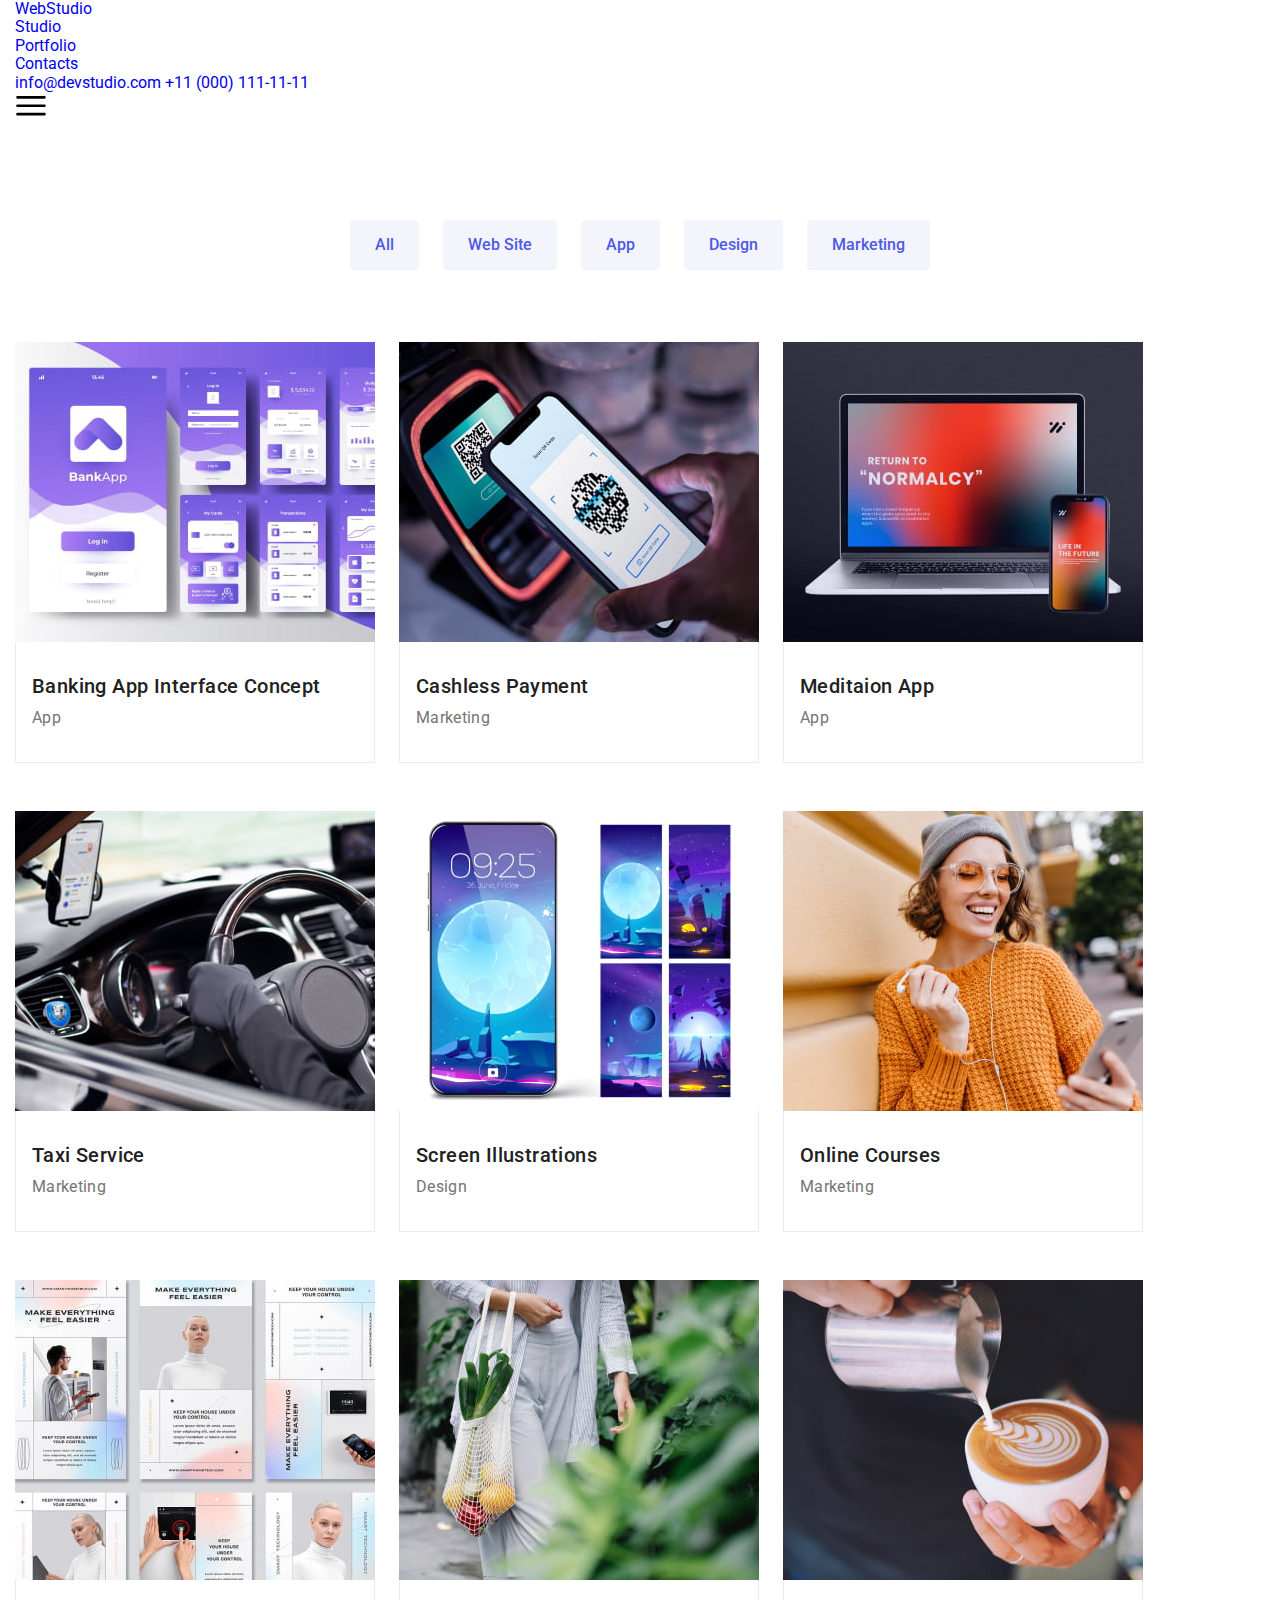
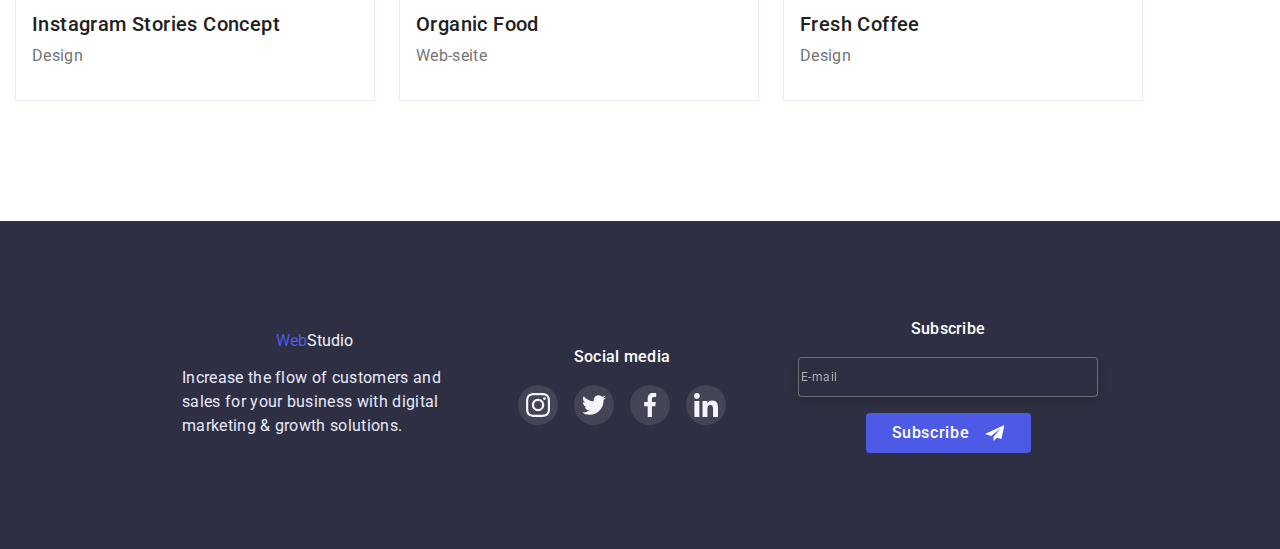
==== commit 4325ed7a: "Footer" ====
--- a/portfolio.html
+++ b/portfolio.html
@@ -383,8 +383,8 @@
     <footer class="page-footer">
       <div class="container footer-flex">
         <div class="footer-description">
-          <a class="footer-logo footer-studio link" href="./index.html"
-            ><span class="footer-logo footer-web link">Web</span>Studio</a
+          <a class="logo logo-footer link" href="./index.html"
+            ><span class="accent">Web</span>Studio</a
           >
           <p class="footer-tagline">
             Increase the flow of customers and sales for your business with
--- a/css/style.css
+++ b/css/style.css
@@ -74,49 +74,6 @@
 
 /* header styles */
 
-.page-header {
-  border-bottom: 1px solid var(--border-color);
-}
-
-.page-header .container {
-  display: flex;
-  align-items: center;
-}
-
-.page-header .header-fulllogo {
-  margin-right: 76px;
-  padding-top: 24px;
-  padding-bottom: 28px;
-}
-
-.container-header {
-  display: flex;
-  align-items: center;
-}
-
-.header-web {
-  color: var(--blue-color);
-}
-
-.header-studio {
-  color: var(--triple-color);
-}
-
-.header-logo {
-  font-family: "Raleway";
-  font-weight: 800;
-  font-size: 18px;
-  line-height: 24px;
-  display: flex;
-  align-items: center;
-  letter-spacing: 0.03em;
-  text-transform: uppercase;
-}
-
-.header-list,
-.header-contacts {
-  display: none;
-}
 
 /* Mob-menu */
 
@@ -865,48 +822,53 @@
 /* Footer styles */
 .page-footer {
   background-color: var(--triple-color);
-  padding-top: 100px;
-  padding-bottom: 100px;
+  padding: 96px 0;
+  margin: 0 auto;
+  row-gap: 72px;
 }
 
 .footer-flex {
   display: flex;
-  align-items: baseline;
+  flex-wrap: wrap;
+  justify-content: center;
+  align-items: center;
+  gap: 72px;
+  margin: 0 auto;
 }
 
 .footer-description {
-  display: flex;
-  margin-right: 120px;
-  flex-direction: column;
-}
-
-.footer-logo {
-  font-family: "Raleway";
-  font-weight: 800;
-  font-size: 18px;
-  line-height: 21px;
-  display: flex;
-  align-items: center;
-  letter-spacing: 0.03em;
-  text-transform: uppercase;
-}
-
-.footer-web {
-  color: var(--blue-color);
-}
-
-.footer-studio {
-  color: var(--main-color);
+}
+
+.logo-footer {
+  color: #f4f4fd;
+  display: block;
+  text-align: center;
+  margin-right: 0;
+  background: #2e2f42;
+  padding-bottom: 0;
+  padding-top: 0;
+}
+
+.accent {
+  /* IRIS */
+  color: #4d5ae5;
 }
 
 .footer-tagline {
   font-weight: 400;
   font-size: 16px;
-  line-height: 24px;
+  line-height: 1.5;
   letter-spacing: 0.02em;
   color: var(--border-color);
   margin-top: 16px;
   width: 264px;
+  margin-left: auto;
+  margin-right: auto;
+}
+
+.footer-social {
+  width: 208px;
+  height: 80px;
 }
 
 .footer-social-tagline {
@@ -915,46 +877,97 @@
   line-height: 24px;
   letter-spacing: 0.02em;
   color: var(--white-color);
-}
-
-.footer-social-list .footer-social-item {
+  text-align: center;
+  margin-bottom: 16px;
+}
+
+.footer-social-list {
+  display: flex;
+  gap: 16px;
+  justify-content: center;
+}
+
+.footer-social-item {
   width: 40px;
   height: 40px;
-  margin-right: 16px;
-  margin-top: 16px;
-}
-
-.footer-social .footer-social-list {
-  display: flex;
-}
-
-.footer-social-list .footer-social-link {
+}
+
+.footer-social-link {
+  background: rgba(255, 255, 255, 0.1);
+  transition: background-color 250ms cubic-bezier(0.4, 0, 0.2, 1);
   width: 100%;
   height: 100%;
   display: flex;
   align-items: center;
   justify-content: center;
-  background-color: rgba(255, 255, 255, 0.1);
   border-radius: 50%;
 }
 
-.footer-social-list .footer-social-item:last-child {
-  margin-right: 0;
-}
-
-.footer-social-list .footer-social-icon {
+.footer-social-link:is(:hover, :focus) {
+  background: #31d0aa;
+}
+
+.footer-social-icon {
   fill: var(--main-color);
-  transition: color 250ms var(--timing-function);
-}
-
-.footer-social-list .footer-social-link:hover,
-.footer-social-list .footer-social-link:focus {
-  background-color: #31d0aa;
-  transition: color 250ms var(--timing-function);
-}
-
-.subscribe-pic {
-  fill: var(--white-color);
+}
+
+.footer-main-subscribe {
+  height: 136px;
+}
+
+.footer-subscribe {
+  font-weight: 500;
+  font-size: 16px;
+  line-height: 1.5;
+  letter-spacing: 0.02em;
+  color: #ffffff;
+  text-align: center;
+  margin-bottom: 16px;
+}
+
+.modal-subscribe {
+}
+
+.subscribe {
+  row-gap: 16px;
+}
+
+.online-input {
+  height: 40px;
+  border: 1px solid rgba(255, 255, 255, 0.3);
+  width: 300px;
+  display: flex;
+  margin: 0 auto;
+  /* width: 398px; */
+  filter: drop-shadow(0px 4px 4px rgba(0, 0, 0, 0.15));
+  border-radius: 4px;
+  background-color: #2e2f42;
+  font-weight: 400;
+  font-size: 12px;
+  line-height: 2;
+  letter-spacing: 0.04em;
+  margin-bottom: 16px;
+  color: rgba(255, 255, 255, 0.6);
+}
+
+.subscribe-button {
+  font-weight: 500;
+  font-size: 16px;
+  line-height: 1.5;
+  width: 165px;
+  height: 40px;
+  display: flex;
+  align-items: center;
+  text-align: center;
+  justify-content: space-between;
+  letter-spacing: 0.04em;
+  color: #ffffff;
+  padding: 8px 24px;
+  gap: 16px;
+  background: #4d5ae5;
+  border-radius: 4px;
+  border-color: transparent;
+  margin: 0 auto;
 }
 
 .online-input::placeholder {
@@ -967,56 +980,9 @@
   color: rgba(255, 255, 255, 0.6);
 }
 
-.online-input {
-  justify-content: center;
-  align-items: center;
-  padding-left: 16px;
-  height: 40px;
-  width: 264px;
-  color: var(--white-color);
-  background: var(--triple-color);
-  display: flex;
-  box-sizing: border-box;
-  border: 1px solid rgba(255, 255, 255, 0.3);
-  filter: drop-shadow(0px 4px 4px rgba(0, 0, 0, 0.15));
-  border-radius: 4px;
-  font-weight: 500;
-  font-size: 16px;
-  line-height: 2;
-}
-
-.footer-subscribe {
-  letter-spacing: 0.02em;
-  color: var(--white-color);
-  font-weight: 500;
-  font-size: 16px;
-  letter-spacing: 0.02em;
-  line-height: 24px;
-  color: var(--white-color);
-}
-
-.subscribe {
-  display: flex;
-  margin-top: 16px;
-}
-
-.footer-main-subscribe {
-  margin-left: 80px;
-  display: flex;
-  flex-direction: column;
-}
-
-.subscribe-button {
-  height: 40px;
-  margin-left: 24px;
-  display: flex;
-  flex-direction: row;
-  justify-content: center;
-  align-items: center;
-  padding: 8px 24px;
-  gap: 16px;
-  color: var(--white-color);
-  background: var(--blue-color);
-  border-radius: 4px;
-  border: none;
-}
+.subscribe-pic {
+  top: 0;
+  left: 0;
+  background: #4d5ae5;
+  fill: #ffffff;
+}
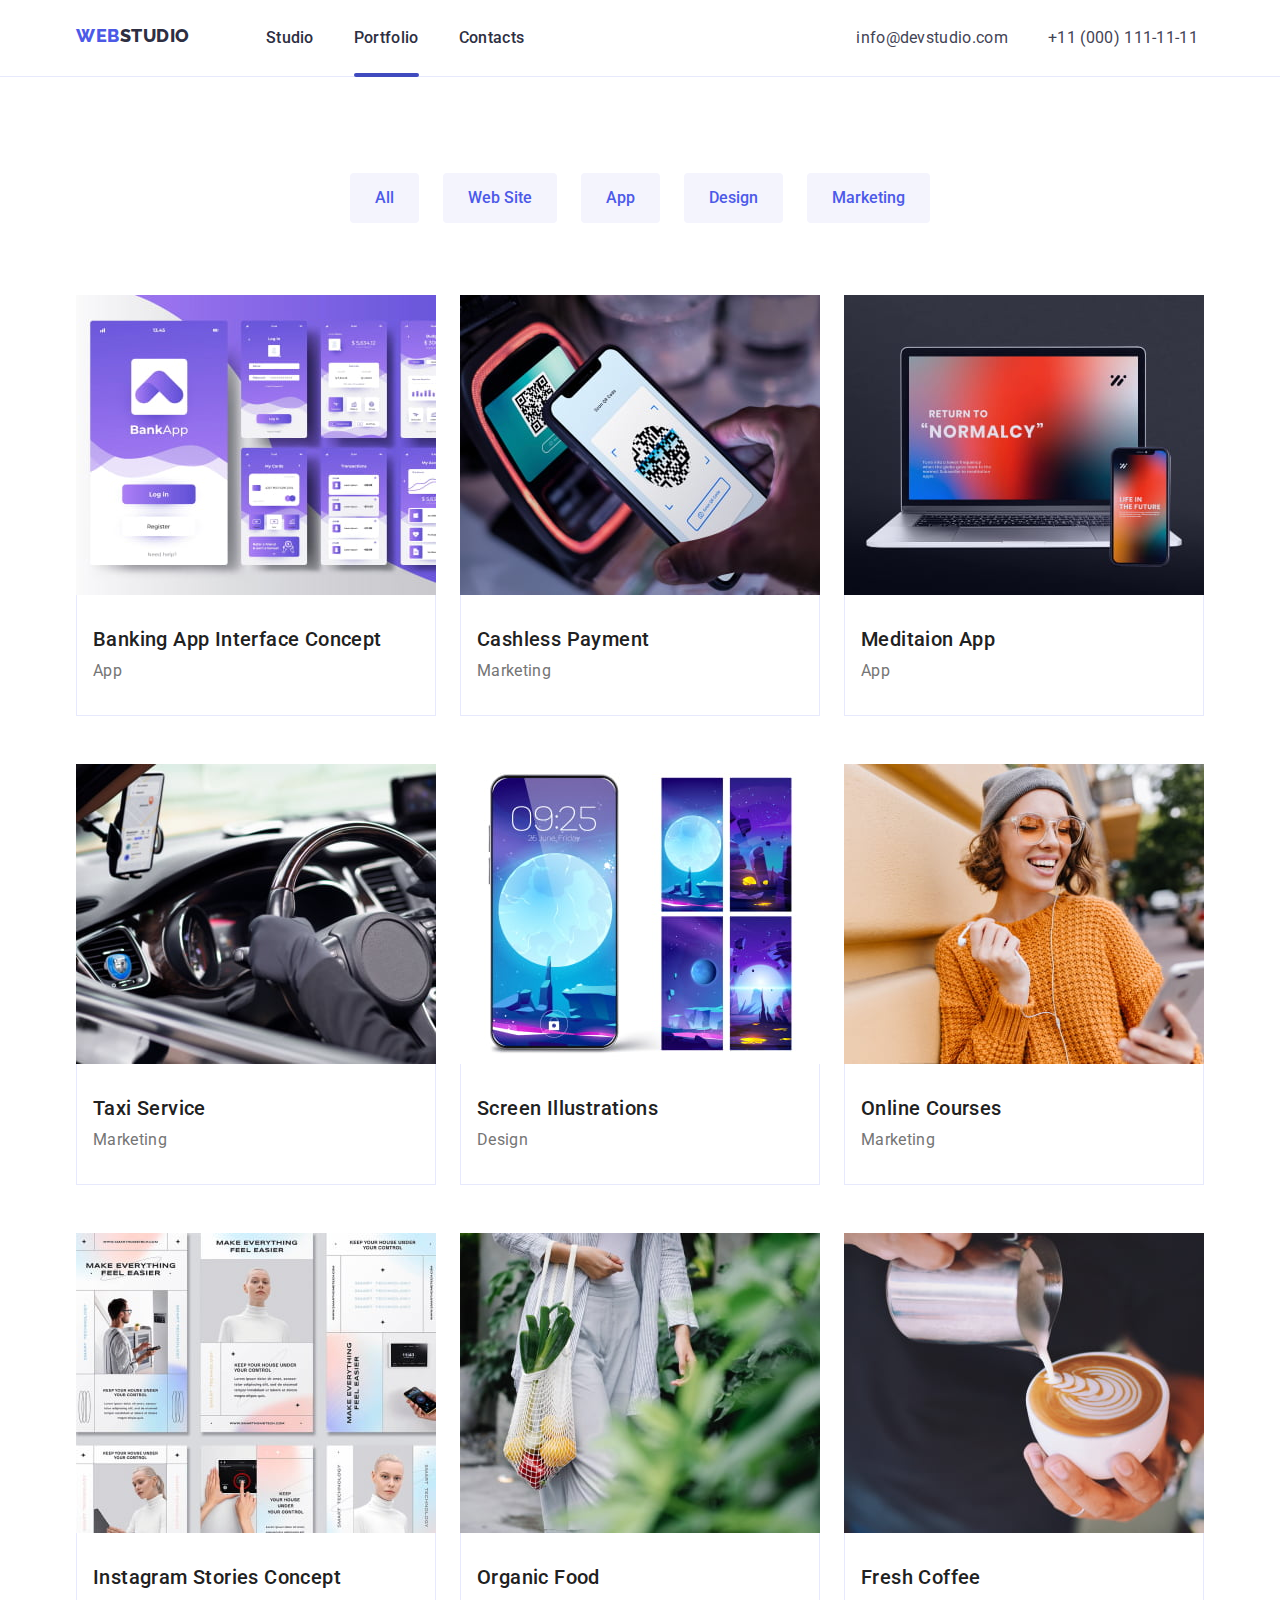
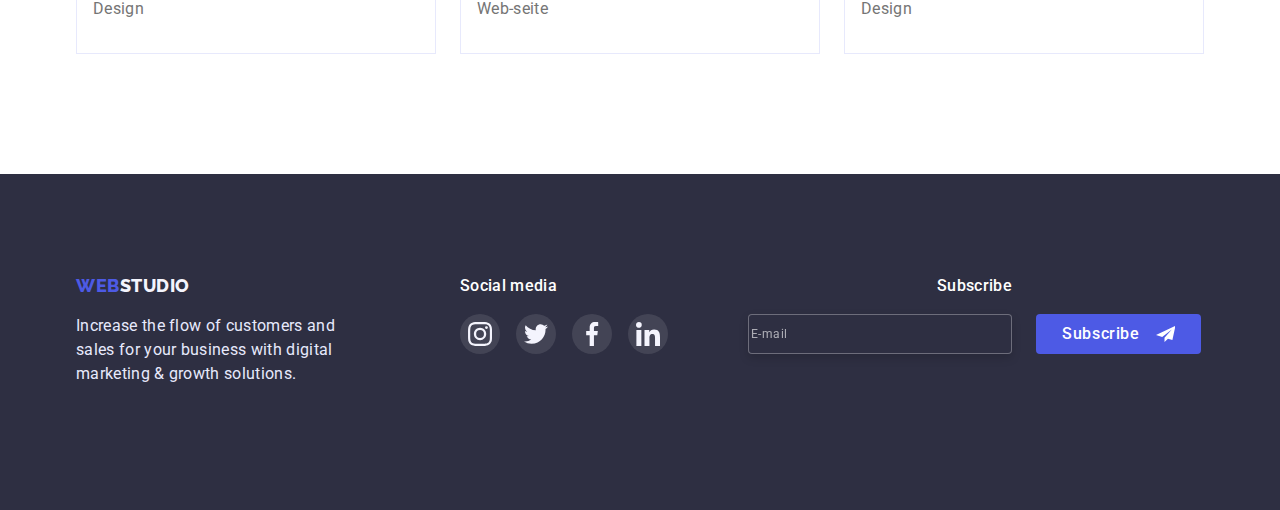
==== commit abb4cb57: "final" ====
--- a/portfolio.html
+++ b/portfolio.html
@@ -16,51 +16,50 @@
       href="https://cdnjs.cloudflare.com/ajax/libs/modern-normalize/1.1.0/modern-normalize.min.css"
     />
     <link rel="stylesheet" href="./css/style.css" />
+    <link rel="stylesheet" href="./css/mobile.css" />
+    <link rel="stylesheet" href="./css/tablet.css" />
+    <link rel="stylesheet" href="./css/desktop.css" />
   </head>
 
   <body class="page-body">
     <header class="page-header">
-      <div class="container">
-        <div class="header-fulllogo">
-          <a href="./index.html" class="header-logo header-studio link"
-            ><span class="header-logo header-web">Web</span>Studio</a
+      <div class="container container-header">
+        <nav class="header-nav">
+          <a href="./index.html" class="logo"
+            ><span class="accent">Web</span>Studio</a
           >
-        </div>
-        <nav class="header-nav">
           <ul class="header-list list">
             <li class="header-list-item">
               <a
-                class="header-list-link link header-active-link"
                 href="./index.html"
+                class="header-list-link header-link link"
                 >Studio</a
               >
             </li>
             <li class="header-list-item">
-              <a
-                class="header-list-link header-link link header-active-link"
-                href="./portfolio.html"
+              <a class="header-list-link link current" href="./portfolio.html"
                 >Portfolio</a
               >
             </li>
             <li class="header-list-item">
-              <a href="#" class="header-list-link link header-active-link"
-                >Contacts</a
+              <a href="#" class="header-list-link link">Contacts</a>
+            </li>
+          </ul>
+        </nav>
+        <address class="address">
+          <ul class="address-list list">
+            <li class="address-list-item">
+              <a class="header-mail-link link" href="mailto:info@devstudio.com"
+                >info@devstudio.com</a
               >
             </li>
-          </ul>
-        </nav>
-        <div class="header-contacts">
-          <a
-            href="mailto:info@devstudio.com"
-            class="header-mail-link link header-active-link"
-            >info@devstudio.com</a
-          >
-          <a
-            class="header-tel-link link header-active-link"
-            href="tel:+110001111111"
-            >+11 (000) 111-11-11</a
-          >
-        </div>
+            <li class="address-list-item">
+              <a class="header-tel-link link" href="tel:+10001111111"
+                >+11 (000) 111-11-11</a
+              >
+            </li>
+          </ul>
+        </address>
         <button type="button" data-menu-open class="mobile-menu-open">
           <svg class="menu-open-btn" width="30" height="20">
             <use href="./img/icons.svg#icon-burger"></use>
--- a/css/style.css
+++ b/css/style.css
@@ -50,23 +50,6 @@
   color: var(--brand-color);
 }
 
-.visually-hidden {
-  position: absolute;
-  width: 1px;
-  height: 1px;
-  margin: -1px;
-  border: 0;
-  padding: 0;
-  white-space: nowrap;
-  clip-path: inset(100%);
-  clip: rect(0 0 0 0);
-  overflow: hidden;
-}
-
-.no-scroll {
-  overflow: hidden;
-}
-
 .current {
   position: relative;
   color: var(--darkblue-color);
@@ -74,6 +57,41 @@
 
 /* header styles */
 
+.container-header {
+  display: flex;
+  align-items: center;
+}
+
+.page-header {
+  border-bottom: 1px solid #e7e9fc;
+}
+
+.logo {
+  font-family: "Raleway", sans-serif;
+  font-weight: 800;
+  font-size: 18px;
+  line-height: 1.33;
+  letter-spacing: 0.03em;
+  text-transform: uppercase;
+  color: #2e2f42;
+  text-decoration: none;
+  margin-right: 76px;
+  padding-top: 24px;
+  padding-bottom: 28px;
+}
+
+.header-nav {
+  display: flex;
+}
+
+.header-list {
+  display: none;
+}
+
+.address-list {
+  display: none;
+  margin-left: auto;
+}
 
 /* Mob-menu */
 
@@ -118,6 +136,7 @@
 .mobile-phone-number {
   font-weight: 600;
   font-style: normal;
+  color: #434455;
   transition: color 250ms var(--timing-function);
 }
 .mobile-menu-open {
@@ -127,7 +146,7 @@
   height: 32px;
   background-color: transparent;
   border: none;
-  /* margin-left: auto; */
+  margin-left: auto;
 }
 .menu-open-btn {
   stroke: black;
@@ -163,14 +182,13 @@
 }
 .mobile-social-list {
   display: flex;
-  justify-content: center;
   margin-top: 48px;
-  gap: 30px;
+  gap: 40px;
 }
 
 .mobile-social-item {
-  width: 40px;
-  height: 40px;
+  width: 30px;
+  height: 30px;
 }
 .mobile-menu-link:hover,
 .mobile-menu-link:focus {
@@ -256,18 +274,16 @@
 
 .hero-title {
   font-weight: 700;
-  font-size: 36px;
-  line-height: 40px;
+  font-size: 32px;
+  line-height: 1.11;
   text-align: center;
-  letter-spacing: 0.02em;
-  text-transform: capitalize;
   color: var(--white-color);
   margin-bottom: 72px;
-  width: 320px;
 }
 
 /* Modal */
 .backdrop {
+  overflow: scroll;
   position: fixed;
   top: 0;
   width: 100%;
@@ -296,13 +312,17 @@
   overflow: hidden;
 }
 
+.backdroup.is-hidden .modal {
+  transform: translate(-50%, -50%) scale(0) rotate(360deg);
+}
+
 .modal {
   position: absolute;
   left: 50%;
-  top: 50%;
-  transform: translate(-50%, -50%) scale(1) rotate(0);
-  width: 408px;
-  min-height: 576px;
+  top: 10px;
+  transform: translate(-50%) scale(1) rotate(0);
+  width: calc(100% - 2 * 15px);
+  min-height: 584px;
   background-color: #fcfcfc;
   border-radius: 4px;
   padding: 24px;
@@ -326,6 +346,9 @@
   transition: color 250ms var(--timing-function),
     background-color 250ms var(--timing-function);
   margin-bottom: 24px;
+  display: flex;
+  align-items: center;
+  justify-content: center;
 }
 
 .modal-close-icon {
@@ -411,13 +434,11 @@
   outline: transparent;
   padding: 8px 16px;
   resize: none;
-  /* color: rgba(117, 117, 117, 0.5); */
 }
 
 .modal-input-icon {
   margin-left: 16px;
   position: absolute;
-  /* left: 16; */
   top: 50%;
   transform: translateY(-50%);
   color: var(--triple-color);
--- a/css/mobile.css
+++ b/css/mobile.css
@@ -0,0 +1,50 @@
+@media screen and (min-width: 480px) {
+  .container {
+    max-width: 428px;
+  }
+
+  /* Mobile menu */
+
+  .mobile-soc-list {
+    gap: 56px;
+  }
+  .mobile-social-item {
+    width: 40px;
+    height: 40px;
+  }
+
+  .mobile-phone-number {
+    font-size: 36px;
+    line-height: 1.11;
+    text-transform: capitalize;
+  }
+  .mobile-menu-contacts {
+    padding-right: 0;
+  }
+
+  /* Main */
+
+  .hero-title {
+    font-size: 36px;
+    line-height: 1.11;
+    width: 320px;
+  }
+  .team > .container {
+    max-width: 294px;
+  }
+  .costumers-list {
+    gap: 72px 16px;
+  }
+  .modal {
+    width: 392px;
+  }
+  .check-text {
+    font-size: 12px;
+  }
+  .modal-comment {
+    width: 360px;
+  }
+  .online-input {
+    width: 398px;
+  }
+}
--- a/css/tablet.css
+++ b/css/tablet.css
@@ -0,0 +1,165 @@
+@media screen and (min-width: 768px) {
+  .container {
+    max-width: 768px;
+  }
+
+  /* Header Styles */
+
+  .header-list-link {
+    font-weight: 500;
+    font-size: 16px;
+    line-height: 1.5;
+    letter-spacing: 0.02em;
+    color: #2e2f42;
+  }
+
+  .header-list-link:hover,
+  .header-list-link:focus {
+    color: #404bbf;
+    transition: color 250ms var(--timing-function);
+  }
+
+  .current::after {
+    content: "";
+    position: absolute;
+    left: 0;
+    bottom: -30px;
+    width: 100%;
+    height: 4px;
+    border-radius: 2px;
+    background-color: #404bbf;
+  }
+
+  .header-mail-link {
+    font-style: normal;
+    font-weight: 400;
+    font-size: 12px;
+    line-height: 14px;
+    letter-spacing: 0.04em;
+    color: #434455;
+    margin-left: auto;
+  }
+
+  .header-tel-link {
+    font-style: normal;
+    font-size: 12px;
+    line-height: 14px;
+    letter-spacing: 0.04em;
+    color: #434455;
+  }
+
+  .header-mail-link:hover,
+  .header-mail-link:focus,
+  .header-tel-link:hover,
+  .header-tel-link:focus {
+    color: #404bbf;
+    transition: color 250ms var(--timing-function);
+  }
+
+  .header-list {
+    display: flex;
+    gap: 40px;
+    margin-right: 100px;
+    align-items: center;
+  }
+
+  .logo {
+    margin-right: 100px;
+  }
+
+  .address-list {
+    display: block;
+    gap: 6px;
+    margin-left: auto;
+    padding-top: 24px;
+    padding-bottom: 12px;
+  }
+
+  /* Mobile menu */
+
+  .mobile-menu {
+    display: none;
+  }
+
+  .mobile-menu-open {
+    display: none;
+    padding: 0;
+    width: 0;
+    height: 0;
+  }
+
+  .team > .container {
+    max-width: 582px;
+  }
+
+  .team .team-list {
+    gap: 64px 24px;
+  }
+  .costumers > .container {
+    max-width: 582px;
+  }
+  .costumers-list .costumers-list-item {
+    width: 168px;
+    height: 88px;
+  }
+  .advantage-list-item {
+    width: 356px;
+    height: 120px;
+  }
+  .advantage .advantage-list {
+    justify-content: flex-start;
+    gap: 72px 24px;
+  }
+  .advantage-title {
+    text-align: start;
+  }
+  .hero {
+    padding-top: 111px;
+    padding-bottom: 108px;
+    background-image: var(--gradient), url(../img/hero-tablet.jpg);
+  }
+  @media (min-device-pixel-ratio: 2),
+    (min-resolution: 192dpi),
+    (min-resolution: 2dppx) {
+    .hero {
+      background-image: var(--gradient), url(../img/hero-tablet-2x.jpg);
+    }
+  }
+  .hero-title {
+    font-size: 56px;
+    line-height: 60px;
+    width: 496px;
+  }
+
+  .modal {
+    width: 408px;
+  }
+
+  /* Footer styles */
+  .logo-footer {
+    text-align: left;
+  }
+  .footer-flex {
+    flex-direction: row;
+    flex-wrap: wrap;
+    row-gap: 72px;
+    column-gap: 24px;
+    max-width: 582px;
+    justify-content: start;
+    align-items: normal;
+  }
+  .footer-social-tagline {
+    text-align: left;
+  }
+  .online-input {
+    width: 264px;
+  }
+  .modal-subscribe {
+    width: 453px;
+    height: 80px;
+  }
+  .subscribe {
+    display: flex;
+    gap: 24px;
+  }
+}
--- a/css/desktop.css
+++ b/css/desktop.css
@@ -0,0 +1,161 @@
+@media screen and (min-width: 1200px) {
+  .container {
+    max-width: 1158px;
+  }
+
+  /* Header Styles */
+
+  .address-list {
+    display: flex;
+    align-items: center;
+    padding: 0 0;
+    gap: 40px;
+  }
+
+  .logo {
+    margin-right: 76px;
+  }
+
+  .header-list {
+    margin-right: 332px;
+  }
+
+  .header-list-link {
+    font-weight: 500;
+    font-size: 16px;
+    line-height: 24px;
+    letter-spacing: 0.02em;
+  }
+
+  .header-mail-link {
+    font-weight: 400;
+    font-size: 16px;
+    line-height: 24px;
+    letter-spacing: 0.02em;
+  }
+
+  .header-tel-link {
+    font-weight: 400;
+    font-size: 16px;
+    line-height: 24px;
+    letter-spacing: 0.02em;
+  }
+
+  /* Team */
+  .team > .container {
+    max-width: 1158px;
+  }
+
+  /* Costumers */
+
+  .costumers > .container {
+    max-width: 1158px;
+  }
+  .costumers-list {
+    gap: 24px;
+  }
+  .costumers-list .costumers-list-item {
+    width: 168px;
+    height: 88px;
+  }
+
+  /* Advantage */
+
+  .advantage {
+    padding: 120px 0px;
+  }
+  .advantage-svg {
+    display: flex;
+    align-items: center;
+    justify-content: center;
+    width: 264px;
+    height: 112px;
+    background: var(--main-color);
+    border-radius: 4px;
+    margin-bottom: 8px;
+  }
+
+  .advantage-link {
+    background: var(--main-color);
+    border-radius: 4px;
+  }
+
+  .advantage .advantage-list {
+    gap: 24px;
+  }
+  .advantage-list-item {
+    width: 264px;
+    height: 224px;
+  }
+  .advantage-title {
+    font-weight: 500;
+    font-size: 20px;
+    line-height: 24px;
+  }
+
+  .advantage-text {
+    font-weight: 400;
+  }
+
+  /* About */
+
+  .about .about-img-list {
+    display: flex;
+  }
+
+  .about-img-list {
+    gap: var(--determined-ident);
+  }
+
+  .about {
+    padding-bottom: var(--specific-ident);
+    display: block;
+  }
+
+  .about-title {
+    font-weight: 700;
+    font-size: 36px;
+    line-height: 42px;
+    text-align: center;
+    letter-spacing: 0.03em;
+    color: var(--twice-color);
+    padding-bottom: 72px;
+  }
+  .hero {
+    padding-top: 188px;
+    padding-bottom: 188px;
+    background-image: var(--gradient), url(../img/hero-desktop.jpg);
+    max-width: 1440px;
+  }
+  @media (min-device-pixel-ratio: 2),
+    (min-resolution: 192dpi),
+    (min-resolution: 2dppx) {
+    .hero {
+      background-image: var(--gradient), url(../img/hero-desktop-2x.jpg);
+    }
+  }
+
+  /* Footer styles */
+  .page-footer {
+    padding: 100px 0;
+    margin: 0 auto;
+  }
+  .footer-flex {
+    display: flex;
+    margin: 0 auto;
+    column-gap: 0;
+  }
+
+  .footer-description {
+    margin-right: 120px;
+  }
+  .footer-tagline {
+    font-weight: 400;
+    font-size: 16px;
+    line-height: 24px;
+    width: 264px;
+  }
+  .footer-social {
+    margin-right: 80px;
+  }
+}
